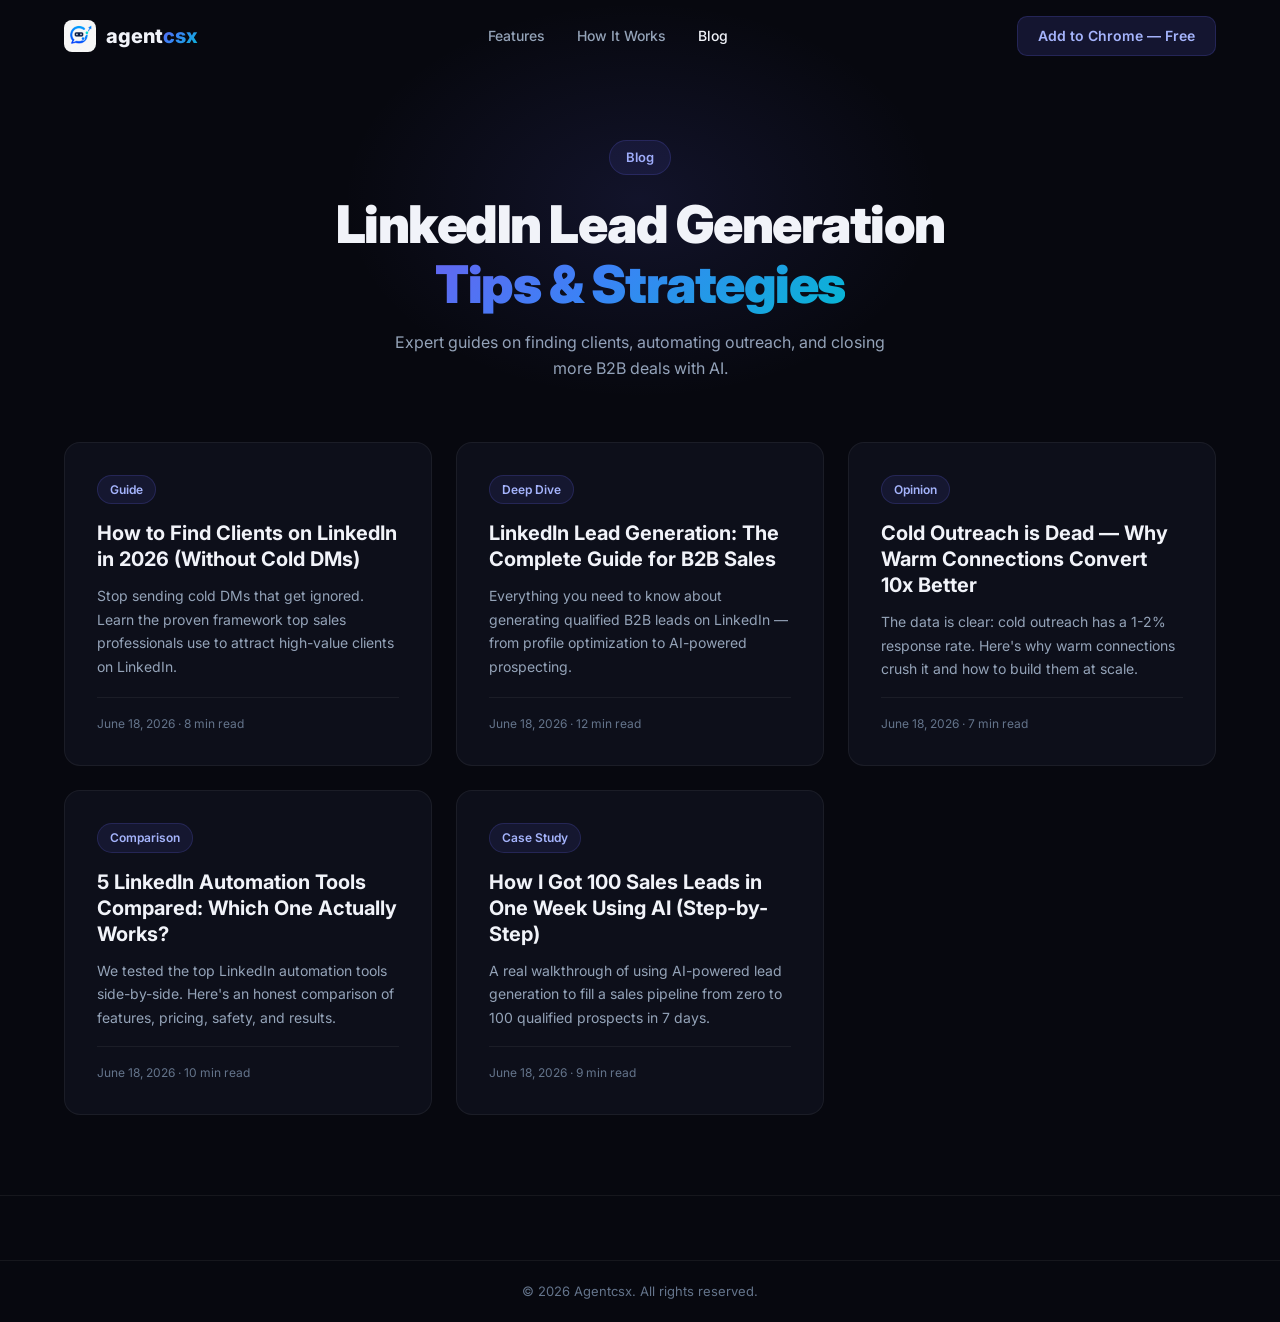
==== blog/index.html @ 4d75e303 "Add blog (5 posts), SEO fixes (robots.txt, sitemap, JSON-LD, OG image, FAQ section, Twitter cards, c" ====
<!DOCTYPE html>
<html lang="en">
<head>
  <meta charset="UTF-8">
  <meta name="viewport" content="width=device-width, initial-scale=1.0">
  <title>Blog — Agentcsx | LinkedIn Lead Generation Tips & AI Sales Strategies</title>
  <meta name="description" content="Expert guides on LinkedIn lead generation, AI-powered sales automation, and B2B prospecting. Learn how to find and convert high-value clients.">
  <link rel="canonical" href="https://agentcsx.com/blog/">
  <meta property="og:title" content="Agentcsx Blog — LinkedIn Lead Generation & AI Sales">
  <meta property="og:description" content="Expert guides on LinkedIn lead generation and AI sales automation.">
  <meta property="og:type" content="website">
  <meta property="og:image" content="https://agentcsx.com/assets/og-image.png">
  <link rel="icon" type="image/png" href="../assets/icon48.png">
  <link rel="preconnect" href="https://fonts.googleapis.com">
  <link rel="preconnect" href="https://fonts.gstatic.com" crossorigin>
  <link href="https://fonts.googleapis.com/css2?family=Inter:wght@300;400;500;600;700;800;900&display=swap" rel="stylesheet">
  <link rel="stylesheet" href="../style.css">
  <link rel="stylesheet" href="../blog.css">
</head>
<body>
  <nav class="navbar" id="navbar">
    <div class="nav-container">
      <a href="/" class="nav-logo">
        <img src="../assets/icon48.png" alt="Agentcsx logo" class="nav-logo-img">
        <span class="nav-logo-text">agent<span class="gradient-text">csx</span></span>
      </a>
      <div class="nav-links">
        <a href="/#features">Features</a>
        <a href="/#how-it-works">How It Works</a>
        <a href="/blog/" style="color:var(--text-primary)">Blog</a>
      </div>
      <a href="https://chromewebstore.google.com/search/agentcsx" target="_blank" rel="noopener" class="btn btn-nav">Add to Chrome — Free</a>
    </div>
  </nav>

  <div class="container">
    <div class="blog-header">
      <span class="section-tag">Blog</span>
      <h1>LinkedIn Lead Generation<br><span class="gradient-text">Tips & Strategies</span></h1>
      <p style="color:var(--text-secondary);max-width:500px;margin:0 auto;">Expert guides on finding clients, automating outreach, and closing more B2B deals with AI.</p>
    </div>

    <div class="blog-grid">
      <a href="how-to-find-clients-on-linkedin.html" class="blog-card animate-in">
        <span class="card-tag">Guide</span>
        <h2>How to Find Clients on LinkedIn in 2026 (Without Cold DMs)</h2>
        <p>Stop sending cold DMs that get ignored. Learn the proven framework top sales professionals use to attract high-value clients on LinkedIn.</p>
        <div class="card-meta">June 18, 2026 &middot; 8 min read</div>
      </a>

      <a href="linkedin-lead-generation-guide.html" class="blog-card animate-in">
        <span class="card-tag">Deep Dive</span>
        <h2>LinkedIn Lead Generation: The Complete Guide for B2B Sales</h2>
        <p>Everything you need to know about generating qualified B2B leads on LinkedIn — from profile optimization to AI-powered prospecting.</p>
        <div class="card-meta">June 18, 2026 &middot; 12 min read</div>
      </a>

      <a href="cold-outreach-is-dead.html" class="blog-card animate-in">
        <span class="card-tag">Opinion</span>
        <h2>Cold Outreach is Dead — Why Warm Connections Convert 10x Better</h2>
        <p>The data is clear: cold outreach has a 1-2% response rate. Here's why warm connections crush it and how to build them at scale.</p>
        <div class="card-meta">June 18, 2026 &middot; 7 min read</div>
      </a>

      <a href="linkedin-automation-tools-compared.html" class="blog-card animate-in">
        <span class="card-tag">Comparison</span>
        <h2>5 LinkedIn Automation Tools Compared: Which One Actually Works?</h2>
        <p>We tested the top LinkedIn automation tools side-by-side. Here's an honest comparison of features, pricing, safety, and results.</p>
        <div class="card-meta">June 18, 2026 &middot; 10 min read</div>
      </a>

      <a href="100-leads-in-one-week-with-ai.html" class="blog-card animate-in">
        <span class="card-tag">Case Study</span>
        <h2>How I Got 100 Sales Leads in One Week Using AI (Step-by-Step)</h2>
        <p>A real walkthrough of using AI-powered lead generation to fill a sales pipeline from zero to 100 qualified prospects in 7 days.</p>
        <div class="card-meta">June 18, 2026 &middot; 9 min read</div>
      </a>
    </div>
  </div>

  <footer class="footer">
    <div class="footer-bottom">
      <div class="container">
        <p>&copy; 2026 Agentcsx. All rights reserved.</p>
      </div>
    </div>
  </footer>

  <script>
    window.addEventListener('scroll', () => {
      document.getElementById('navbar').classList.toggle('scrolled', window.scrollY > 50);
    });
    const observer = new IntersectionObserver((entries) => {
      entries.forEach(entry => { if (entry.isIntersecting) entry.target.classList.add('visible'); });
    }, { threshold: 0.1 });
    document.querySelectorAll('.animate-in').forEach(el => observer.observe(el));
  </script>
</body>
</html>
---- style.css ----
/* ═══════════════════════════════════════════════════════════════
   Agentcsx Landing Page — Style System
   ═══════════════════════════════════════════════════════════════ */

:root {
  --bg-dark: #07080f;
  --bg-card: #0d0f1a;
  --bg-card-hover: #12152a;
  --border: rgba(255,255,255,0.06);
  --text-primary: #f1f3f9;
  --text-secondary: #94a3b8;
  --text-muted: #64748b;
  --accent-blue: #3b82f6;
  --accent-indigo: #6366f1;
  --accent-purple: #8b5cf6;
  --accent-cyan: #06b6d4;
  --accent-pink: #ec4899;
  --gradient-main: linear-gradient(135deg, #6366f1, #3b82f6, #06b6d4);
  --gradient-text: linear-gradient(135deg, #6366f1 0%, #3b82f6 40%, #06b6d4 100%);
  --radius: 16px;
  --radius-sm: 10px;
  --font: 'Inter', -apple-system, system-ui, sans-serif;
}

*, *::before, *::after {
  margin: 0;
  padding: 0;
  box-sizing: border-box;
}

html {
  scroll-behavior: smooth;
  -webkit-font-smoothing: antialiased;
}

body {
  font-family: var(--font);
  background: var(--bg-dark);
  color: var(--text-primary);
  line-height: 1.6;
  overflow-x: hidden;
}

.container {
  max-width: 1200px;
  margin: 0 auto;
  padding: 0 24px;
}

.gradient-text {
  background: var(--gradient-text);
  -webkit-background-clip: text;
  -webkit-text-fill-color: transparent;
  background-clip: text;
}

/* ═══════════ BUTTONS ═══════════ */

.btn {
  display: inline-flex;
  align-items: center;
  gap: 10px;
  padding: 12px 24px;
  border-radius: var(--radius-sm);
  font-weight: 600;
  font-size: 15px;
  text-decoration: none;
  transition: all 0.3s cubic-bezier(0.4, 0, 0.2, 1);
  cursor: pointer;
  border: none;
  font-family: var(--font);
  white-space: nowrap;
}

.btn-primary {
  background: var(--gradient-main);
  color: white;
  box-shadow: 0 4px 24px rgba(99,102,241,0.3), 0 0 0 1px rgba(99,102,241,0.2);
}

.btn-primary:hover {
  transform: translateY(-2px);
  box-shadow: 0 8px 40px rgba(99,102,241,0.4), 0 0 0 1px rgba(99,102,241,0.3);
}

.btn-ghost {
  background: rgba(255,255,255,0.05);
  color: var(--text-primary);
  border: 1px solid var(--border);
  backdrop-filter: blur(10px);
}

.btn-ghost:hover {
  background: rgba(255,255,255,0.1);
  border-color: rgba(255,255,255,0.15);
  transform: translateY(-2px);
}

.btn-nav {
  background: rgba(99,102,241,0.15);
  color: #a5b4fc;
  border: 1px solid rgba(99,102,241,0.2);
  padding: 8px 20px;
  font-size: 14px;
}

.btn-nav:hover {
  background: rgba(99,102,241,0.25);
  border-color: rgba(99,102,241,0.4);
}

.btn-lg { padding: 16px 32px; font-size: 16px; border-radius: 14px; }
.btn-xl { padding: 20px 40px; font-size: 18px; border-radius: 16px; }

/* ═══════════ NAVBAR ═══════════ */

.navbar {
  position: fixed;
  top: 0;
  left: 0;
  right: 0;
  z-index: 100;
  padding: 16px 0;
  transition: all 0.3s;
}

.navbar.scrolled {
  background: rgba(7,8,15,0.85);
  backdrop-filter: blur(20px) saturate(1.5);
  border-bottom: 1px solid var(--border);
  padding: 10px 0;
}

.nav-container {
  max-width: 1200px;
  margin: 0 auto;
  padding: 0 24px;
  display: flex;
  align-items: center;
  justify-content: space-between;
}

.nav-logo {
  display: flex;
  align-items: center;
  gap: 10px;
  text-decoration: none;
  font-size: 20px;
  font-weight: 800;
  color: var(--text-primary);
}

.nav-logo-img {
  width: 32px;
  height: 32px;
  border-radius: 8px;
}

.nav-links {
  display: flex;
  gap: 32px;
}

.nav-links a {
  color: var(--text-secondary);
  text-decoration: none;
  font-size: 14px;
  font-weight: 500;
  transition: color 0.2s;
}

.nav-links a:hover {
  color: var(--text-primary);
}

/* ═══════════ HERO ═══════════ */

.hero {
  position: relative;
  padding: 160px 0 80px;
  min-height: 100vh;
  display: flex;
  flex-direction: column;
  align-items: center;
}

.hero-bg {
  position: absolute;
  inset: 0;
  overflow: hidden;
  pointer-events: none;
}

.hero-orb {
  position: absolute;
  border-radius: 50%;
  filter: blur(120px);
  opacity: 0.4;
}

.hero-orb-1 {
  width: 600px;
  height: 600px;
  background: var(--accent-indigo);
  top: -200px;
  left: -100px;
  animation: float 20s ease-in-out infinite;
}

.hero-orb-2 {
  width: 500px;
  height: 500px;
  background: var(--accent-cyan);
  top: 0;
  right: -150px;
  animation: float 25s ease-in-out infinite reverse;
}

.hero-orb-3 {
  width: 400px;
  height: 400px;
  background: var(--accent-purple);
  bottom: -100px;
  left: 30%;
  animation: float 22s ease-in-out infinite 3s;
}

.hero-grid {
  position: absolute;
  inset: 0;
  background-image: 
    linear-gradient(rgba(255,255,255,0.02) 1px, transparent 1px),
    linear-gradient(90deg, rgba(255,255,255,0.02) 1px, transparent 1px);
  background-size: 80px 80px;
  mask-image: radial-gradient(ellipse at center, black 30%, transparent 70%);
  -webkit-mask-image: radial-gradient(ellipse at center, black 30%, transparent 70%);
}

@keyframes float {
  0%, 100% { transform: translate(0, 0) scale(1); }
  33% { transform: translate(30px, -30px) scale(1.05); }
  66% { transform: translate(-20px, 20px) scale(0.95); }
}

.hero-content {
  text-align: center;
  position: relative;
  z-index: 2;
}

.hero-badge {
  display: inline-flex;
  align-items: center;
  gap: 8px;
  padding: 8px 18px;
  background: rgba(99,102,241,0.1);
  border: 1px solid rgba(99,102,241,0.2);
  border-radius: 100px;
  font-size: 13px;
  font-weight: 600;
  color: #a5b4fc;
  margin-bottom: 28px;
  animation: fadeInUp 0.6s ease;
}

.badge-dot {
  width: 8px;
  height: 8px;
  background: #22c55e;
  border-radius: 50%;
  animation: pulse 2s infinite;
}

@keyframes pulse {
  0%, 100% { opacity: 1; }
  50% { opacity: 0.4; }
}

@keyframes fadeInUp {
  from { opacity: 0; transform: translateY(20px); }
  to { opacity: 1; transform: translateY(0); }
}

.hero-title {
  font-size: clamp(40px, 6vw, 72px);
  font-weight: 900;
  line-height: 1.1;
  letter-spacing: -2px;
  margin-bottom: 24px;
  animation: fadeInUp 0.6s ease 0.1s both;
}

.hero-subtitle {
  font-size: 18px;
  color: var(--text-secondary);
  max-width: 640px;
  margin: 0 auto 40px;
  line-height: 1.7;
  animation: fadeInUp 0.6s ease 0.2s both;
}

.hero-cta {
  display: flex;
  gap: 16px;
  justify-content: center;
  flex-wrap: wrap;
  margin-bottom: 60px;
  animation: fadeInUp 0.6s ease 0.3s both;
}

.hero-stats {
  display: flex;
  align-items: center;
  justify-content: center;
  gap: 32px;
  animation: fadeInUp 0.6s ease 0.4s both;
}

.stat {
  display: flex;
  flex-direction: column;
  align-items: center;
}

.stat-number {
  font-size: 28px;
  font-weight: 800;
  background: var(--gradient-text);
  -webkit-background-clip: text;
  -webkit-text-fill-color: transparent;
}

.stat-label {
  font-size: 13px;
  color: var(--text-muted);
  font-weight: 500;
}

.stat-divider {
  width: 1px;
  height: 40px;
  background: var(--border);
}

/* Hero Screenshot */
.hero-screenshot {
  position: relative;
  margin-top: 60px;
  max-width: 1000px;
  width: 90%;
  margin-left: auto;
  margin-right: auto;
  animation: fadeInUp 0.8s ease 0.5s both;
}

.screenshot-glow {
  position: absolute;
  inset: -40px;
  background: radial-gradient(ellipse at center, rgba(99,102,241,0.15), transparent 60%);
  pointer-events: none;
}

.screenshot-frame {
  position: relative;
  border-radius: 16px;
  overflow: hidden;
  border: 1px solid rgba(255,255,255,0.08);
  box-shadow: 0 40px 120px rgba(0,0,0,0.5), 0 0 0 1px rgba(255,255,255,0.05);
  background: var(--bg-card);
  aspect-ratio: 16/9;
  display: flex;
  align-items: center;
  justify-content: center;
}

.screenshot-img {
  width: 100%;
  height: 100%;
  object-fit: cover;
  position: relative;
  z-index: 1;
}

/* ═══════════ SOCIAL PROOF ═══════════ */

.social-proof {
  padding: 48px 0;
  border-top: 1px solid var(--border);
  border-bottom: 1px solid var(--border);
}

.proof-text {
  text-align: center;
  font-size: 13px;
  color: var(--text-muted);
  text-transform: uppercase;
  letter-spacing: 2px;
  font-weight: 600;
  margin-bottom: 24px;
}

.proof-logos {
  display: flex;
  align-items: center;
  justify-content: center;
  gap: 32px;
  flex-wrap: wrap;
}

.proof-item {
  display: flex;
  align-items: center;
  gap: 8px;
  font-size: 14px;
  color: var(--text-secondary);
  font-weight: 500;
}

.proof-divider {
  width: 1px;
  height: 24px;
  background: var(--border);
}

/* ═══════════ FEATURES ═══════════ */

.features {
  padding: 120px 0;
}

.section-header {
  text-align: center;
  margin-bottom: 64px;
}

.section-tag {
  display: inline-block;
  padding: 6px 16px;
  background: rgba(99,102,241,0.1);
  border: 1px solid rgba(99,102,241,0.2);
  border-radius: 100px;
  font-size: 13px;
  font-weight: 600;
  color: #a5b4fc;
  margin-bottom: 20px;
}

.section-title {
  font-size: clamp(32px, 4vw, 48px);
  font-weight: 800;
  line-height: 1.2;
  letter-spacing: -1px;
  margin-bottom: 16px;
}

.section-subtitle {
  font-size: 17px;
  color: var(--text-secondary);
  max-width: 560px;
  margin: 0 auto;
}

.features-grid {
  display: grid;
  grid-template-columns: repeat(3, 1fr);
  gap: 20px;
}

.feature-card {
  position: relative;
  background: var(--bg-card);
  border: 1px solid var(--border);
  border-radius: var(--radius);
  padding: 32px;
  transition: all 0.4s cubic-bezier(0.4, 0, 0.2, 1);
}

.feature-card:hover {
  background: var(--bg-card-hover);
  border-color: rgba(99,102,241,0.2);
  transform: translateY(-4px);
  box-shadow: 0 20px 60px rgba(0,0,0,0.3);
}

.feature-card-lg {
  grid-column: span 1;
}

.feature-icon {
  width: 52px;
  height: 52px;
  border-radius: 14px;
  display: flex;
  align-items: center;
  justify-content: center;
  margin-bottom: 20px;
}

.feature-card h3 {
  font-size: 18px;
  font-weight: 700;
  margin-bottom: 10px;
  color: var(--text-primary);
}

.feature-card p {
  font-size: 14px;
  color: var(--text-secondary);
  line-height: 1.7;
}

.feature-tag {
  display: inline-block;
  margin-top: 16px;
  padding: 4px 12px;
  background: rgba(239,68,68,0.1);
  border: 1px solid rgba(239,68,68,0.2);
  border-radius: 100px;
  font-size: 12px;
  font-weight: 600;
  color: #fca5a5;
}

/* ═══════════ HOW IT WORKS ═══════════ */

.how-it-works {
  padding: 120px 0;
  background: linear-gradient(180deg, var(--bg-dark), #0a0d1a, var(--bg-dark));
}

.steps {
  max-width: 700px;
  margin: 0 auto;
  display: flex;
  flex-direction: column;
  gap: 0;
}

.step {
  display: flex;
  gap: 32px;
  align-items: flex-start;
  padding: 32px;
  border-radius: var(--radius);
  transition: all 0.3s;
}

.step:hover {
  background: rgba(99,102,241,0.05);
}

.step-number {
  font-size: 48px;
  font-weight: 900;
  background: var(--gradient-text);
  -webkit-background-clip: text;
  -webkit-text-fill-color: transparent;
  min-width: 80px;
  line-height: 1;
}

.step-content h3 {
  font-size: 20px;
  font-weight: 700;
  margin-bottom: 8px;
}

.step-content p {
  font-size: 15px;
  color: var(--text-secondary);
  line-height: 1.7;
}

.step-connector {
  width: 2px;
  height: 32px;
  background: linear-gradient(180deg, rgba(99,102,241,0.3), rgba(6,182,212,0.3));
  margin-left: 70px;
}

/* ═══════════ FAQ ═══════════ */

.faq-section {
  padding: 120px 0;
}

.faq-grid {
  max-width: 800px;
  margin: 0 auto;
  display: flex;
  flex-direction: column;
  gap: 16px;
}

.faq-item {
  background: var(--bg-card);
  border: 1px solid var(--border);
  border-radius: var(--radius);
  padding: 28px 32px;
  transition: all 0.3s cubic-bezier(0.4, 0, 0.2, 1);
}

.faq-item:hover {
  background: var(--bg-card-hover);
  border-color: rgba(99,102,241,0.2);
  transform: translateY(-2px);
  box-shadow: 0 12px 40px rgba(0,0,0,0.2);
}

.faq-question {
  font-size: 16px;
  font-weight: 700;
  color: var(--text-primary);
  margin-bottom: 10px;
}

.faq-answer {
  font-size: 14px;
  color: var(--text-secondary);
  line-height: 1.7;
}

/* ═══════════ CTA SECTION ═══════════ */

.cta-section {
  position: relative;
  padding: 120px 0;
  text-align: center;
  overflow: hidden;
}

.cta-bg {
  position: absolute;
  inset: 0;
  pointer-events: none;
}

.cta-orb {
  position: absolute;
  border-radius: 50%;
  filter: blur(120px);
  opacity: 0.3;
}

.cta-orb-1 {
  width: 500px;
  height: 500px;
  background: var(--accent-indigo);
  top: -100px;
  left: 20%;
  animation: float 18s ease-in-out infinite;
}

.cta-orb-2 {
  width: 400px;
  height: 400px;
  background: var(--accent-cyan);
  bottom: -100px;
  right: 20%;
  animation: float 22s ease-in-out infinite reverse;
}

.cta-content {
  position: relative;
  z-index: 2;
}

.cta-title {
  font-size: clamp(36px, 5vw, 56px);
  font-weight: 900;
  line-height: 1.15;
  letter-spacing: -1.5px;
  margin-bottom: 20px;
}

.cta-subtitle {
  font-size: 18px;
  color: var(--text-secondary);
  margin-bottom: 40px;
  max-width: 500px;
  margin-left: auto;
  margin-right: auto;
}

.cta-note {
  margin-top: 16px;
  font-size: 13px;
  color: var(--text-muted);
}

/* ═══════════ FOOTER ═══════════ */

.footer {
  border-top: 1px solid var(--border);
  padding: 64px 0 0;
}

.footer-content {
  display: flex;
  justify-content: space-between;
  gap: 64px;
  margin-bottom: 48px;
}

.footer-brand {
  max-width: 320px;
}

.footer-logo {
  display: flex;
  align-items: center;
  gap: 10px;
  font-size: 20px;
  font-weight: 800;
  margin-bottom: 16px;
}

.footer-logo-img {
  width: 28px;
  height: 28px;
  border-radius: 6px;
}

.footer-brand p {
  font-size: 14px;
  color: var(--text-muted);
  line-height: 1.7;
}

.footer-links {
  display: flex;
  gap: 80px;
}

.footer-col {
  display: flex;
  flex-direction: column;
  gap: 12px;
}

.footer-col h4 {
  font-size: 13px;
  font-weight: 700;
  text-transform: uppercase;
  letter-spacing: 1px;
  color: var(--text-secondary);
  margin-bottom: 4px;
}

.footer-col a {
  color: var(--text-muted);
  text-decoration: none;
  font-size: 14px;
  transition: color 0.2s;
}

.footer-col a:hover {
  color: var(--text-primary);
}

.footer-bottom {
  border-top: 1px solid var(--border);
  padding: 20px 0;
}

.footer-bottom p {
  font-size: 13px;
  color: var(--text-muted);
  text-align: center;
}

/* ═══════════ ANIMATIONS ═══════════ */

.animate-in {
  opacity: 0;
  transform: translateY(30px);
  transition: all 0.6s cubic-bezier(0.4, 0, 0.2, 1);
}

.animate-in.visible {
  opacity: 1;
  transform: translateY(0);
}

.feature-card:nth-child(2) { transition-delay: 0.1s; }
.feature-card:nth-child(3) { transition-delay: 0.2s; }
.feature-card:nth-child(4) { transition-delay: 0.3s; }
.feature-card:nth-child(5) { transition-delay: 0.4s; }
.feature-card:nth-child(6) { transition-delay: 0.5s; }

/* ═══════════ RESPONSIVE ═══════════ */

@media (max-width: 768px) {
  .nav-links { display: none; }
  
  .features-grid {
    grid-template-columns: 1fr;
  }

  .feature-card-lg {
    grid-column: span 1;
  }

  .hero-stats {
    flex-direction: column;
    gap: 16px;
  }

  .stat-divider {
    width: 40px;
    height: 1px;
  }

  .step {
    flex-direction: column;
    gap: 12px;
  }

  .step-connector {
    margin-left: 32px;
  }

  .footer-content {
    flex-direction: column;
    gap: 40px;
  }

  .footer-links {
    gap: 40px;
  }

  .proof-logos {
    flex-direction: column;
    gap: 16px;
  }

  .proof-divider {
    display: none;
  }
}
---- blog.css ----
/* ═══════════ BLOG STYLES ═══════════ */

.blog-header {
  padding: 140px 0 60px;
  text-align: center;
  position: relative;
}

.blog-header::before {
  content: '';
  position: absolute;
  top: 0;
  left: 50%;
  transform: translateX(-50%);
  width: 600px;
  height: 400px;
  background: radial-gradient(ellipse, rgba(99,102,241,0.12), transparent 70%);
  pointer-events: none;
}

.blog-header h1 {
  font-size: clamp(36px, 5vw, 52px);
  font-weight: 900;
  line-height: 1.15;
  letter-spacing: -1.5px;
  margin-bottom: 16px;
  position: relative;
}

.blog-header .blog-meta {
  font-size: 14px;
  color: var(--text-muted);
  display: flex;
  align-items: center;
  justify-content: center;
  gap: 16px;
  margin-bottom: 8px;
}

.blog-header .blog-meta span {
  display: flex;
  align-items: center;
  gap: 6px;
}

.blog-breadcrumb {
  padding: 100px 0 0;
  font-size: 13px;
  color: var(--text-muted);
}

.blog-breadcrumb a {
  color: var(--accent-indigo);
  text-decoration: none;
}

.blog-breadcrumb a:hover {
  text-decoration: underline;
}

/* Blog article body */
.blog-body {
  max-width: 720px;
  margin: 0 auto;
  padding: 0 24px 80px;
}

.blog-body h2 {
  font-size: 28px;
  font-weight: 800;
  margin: 48px 0 16px;
  letter-spacing: -0.5px;
  color: var(--text-primary);
}

.blog-body h3 {
  font-size: 20px;
  font-weight: 700;
  margin: 32px 0 12px;
  color: var(--text-primary);
}

.blog-body p {
  font-size: 16px;
  line-height: 1.8;
  color: var(--text-secondary);
  margin-bottom: 20px;
}

.blog-body strong {
  color: var(--text-primary);
  font-weight: 600;
}

.blog-body ul, .blog-body ol {
  margin: 0 0 24px 24px;
  color: var(--text-secondary);
}

.blog-body li {
  font-size: 16px;
  line-height: 1.8;
  margin-bottom: 8px;
}

.blog-body blockquote {
  border-left: 3px solid var(--accent-indigo);
  padding: 16px 24px;
  margin: 24px 0;
  background: rgba(99,102,241,0.05);
  border-radius: 0 var(--radius-sm) var(--radius-sm) 0;
  font-style: italic;
  color: var(--text-secondary);
}

.blog-body .callout {
  background: var(--bg-card);
  border: 1px solid rgba(99,102,241,0.2);
  border-radius: var(--radius);
  padding: 24px;
  margin: 32px 0;
}

.blog-body .callout-title {
  font-weight: 700;
  color: #a5b4fc;
  margin-bottom: 8px;
  font-size: 14px;
  text-transform: uppercase;
  letter-spacing: 1px;
}

.blog-body .cta-inline {
  display: flex;
  flex-direction: column;
  align-items: center;
  text-align: center;
  padding: 48px 32px;
  margin: 40px 0;
  background: linear-gradient(135deg, rgba(99,102,241,0.08), rgba(6,182,212,0.06));
  border: 1px solid rgba(99,102,241,0.15);
  border-radius: var(--radius);
}

.blog-body .cta-inline h3 {
  margin: 0 0 8px;
  font-size: 22px;
}

.blog-body .cta-inline p {
  margin-bottom: 20px;
  max-width: 400px;
}

/* Blog listing page */
.blog-grid {
  display: grid;
  grid-template-columns: repeat(auto-fill, minmax(340px, 1fr));
  gap: 24px;
  padding-bottom: 80px;
}

.blog-card {
  background: var(--bg-card);
  border: 1px solid var(--border);
  border-radius: var(--radius);
  padding: 32px;
  transition: all 0.3s cubic-bezier(0.4, 0, 0.2, 1);
  text-decoration: none;
  display: flex;
  flex-direction: column;
}

.blog-card:hover {
  background: var(--bg-card-hover);
  border-color: rgba(99,102,241,0.2);
  transform: translateY(-4px);
  box-shadow: 0 20px 60px rgba(0,0,0,0.3);
}

.blog-card .card-tag {
  display: inline-block;
  padding: 4px 12px;
  background: rgba(99,102,241,0.1);
  border: 1px solid rgba(99,102,241,0.2);
  border-radius: 100px;
  font-size: 12px;
  font-weight: 600;
  color: #a5b4fc;
  margin-bottom: 16px;
  width: fit-content;
}

.blog-card h2 {
  font-size: 20px;
  font-weight: 700;
  color: var(--text-primary);
  margin-bottom: 12px;
  line-height: 1.3;
}

.blog-card p {
  font-size: 14px;
  color: var(--text-secondary);
  line-height: 1.7;
  flex: 1;
}

.blog-card .card-meta {
  font-size: 12px;
  color: var(--text-muted);
  margin-top: 16px;
  padding-top: 16px;
  border-top: 1px solid var(--border);
}

@media (max-width: 768px) {
  .blog-grid {
    grid-template-columns: 1fr;
  }
}
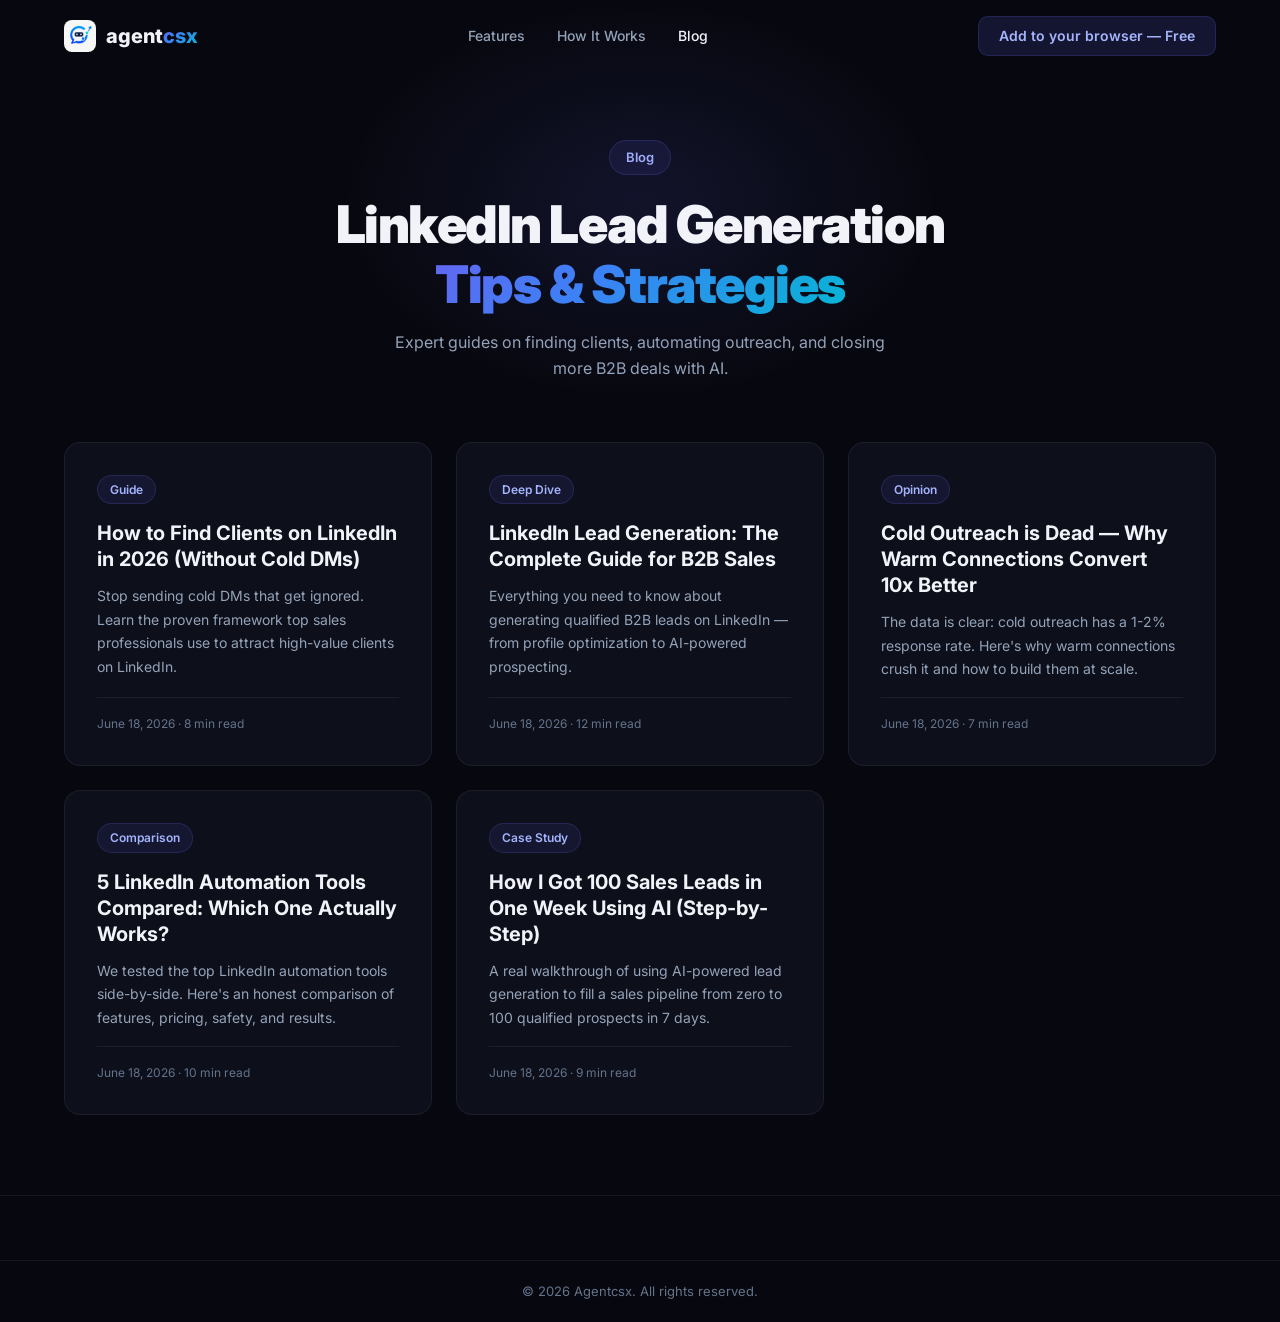
==== commit 9e95144a: "Rename all "Add to Chrome" CTAs to "Add to your browser" Browser-agnostic copy across homepage, lega" ====
--- a/blog/index.html
+++ b/blog/index.html
@@ -29,7 +29,7 @@
         <a href="/#how-it-works">How It Works</a>
         <a href="/blog/" style="color:var(--text-primary)">Blog</a>
       </div>
-      <a href="https://chromewebstore.google.com/search/agentcsx" target="_blank" rel="noopener" class="btn btn-nav">Add to Chrome — Free</a>
+      <a href="https://chromewebstore.google.com/search/agentcsx" target="_blank" rel="noopener" class="btn btn-nav">Add to your browser — Free</a>
     </div>
   </nav>
 
--- a/style.css
+++ b/style.css
@@ -620,6 +620,119 @@
   line-height: 1.7;
 }
 
+/* ═══════════ PRICING ═══════════ */
+
+.pricing-section {
+  padding: 120px 0;
+  background: linear-gradient(180deg, var(--bg-dark), #0a0d1a, var(--bg-dark));
+}
+
+.pricing-grid {
+  display: grid;
+  grid-template-columns: repeat(2, 1fr);
+  gap: 24px;
+  max-width: 800px;
+  margin: 0 auto;
+}
+
+.pricing-card {
+  background: var(--bg-card);
+  border: 1px solid var(--border);
+  border-radius: var(--radius);
+  padding: 40px 32px;
+  display: flex;
+  flex-direction: column;
+  position: relative;
+  transition: all 0.3s cubic-bezier(0.4, 0, 0.2, 1);
+}
+
+.pricing-card:hover {
+  transform: translateY(-4px);
+  box-shadow: 0 20px 60px rgba(0,0,0,0.3);
+}
+
+.pricing-card-featured {
+  border-color: rgba(99,102,241,0.4);
+  background: linear-gradient(135deg, rgba(99,102,241,0.08), rgba(6,182,212,0.05));
+  box-shadow: 0 0 60px rgba(99,102,241,0.1);
+}
+
+.pricing-badge {
+  position: absolute;
+  top: -12px;
+  left: 50%;
+  transform: translateX(-50%);
+  padding: 4px 16px;
+  background: var(--gradient-main);
+  border-radius: 100px;
+  font-size: 12px;
+  font-weight: 700;
+  color: white;
+  white-space: nowrap;
+}
+
+.pricing-plan {
+  font-size: 16px;
+  font-weight: 700;
+  color: var(--text-secondary);
+  text-transform: uppercase;
+  letter-spacing: 1px;
+  margin-bottom: 8px;
+}
+
+.pricing-price {
+  display: flex;
+  align-items: baseline;
+  gap: 4px;
+  margin-bottom: 16px;
+}
+
+.price-amount {
+  font-size: 48px;
+  font-weight: 900;
+  background: var(--gradient-text);
+  -webkit-background-clip: text;
+  -webkit-text-fill-color: transparent;
+  line-height: 1;
+}
+
+.price-period {
+  font-size: 16px;
+  color: var(--text-muted);
+  font-weight: 500;
+}
+
+.pricing-desc {
+  font-size: 14px;
+  color: var(--text-secondary);
+  margin-bottom: 24px;
+  line-height: 1.6;
+}
+
+.pricing-features {
+  list-style: none;
+  display: flex;
+  flex-direction: column;
+  gap: 12px;
+  margin-bottom: 32px;
+  flex: 1;
+}
+
+.pricing-features li {
+  font-size: 14px;
+  color: var(--text-secondary);
+  line-height: 1.5;
+}
+
+.pricing-features li strong {
+  color: var(--text-primary);
+}
+
+.pricing-btn {
+  width: 100%;
+  justify-content: center;
+}
+
 /* ═══════════ CTA SECTION ═══════════ */
 
 .cta-section {
@@ -837,4 +950,8 @@
   .proof-divider {
     display: none;
   }
-}
+
+  .pricing-grid {
+    grid-template-columns: 1fr;
+  }
+}
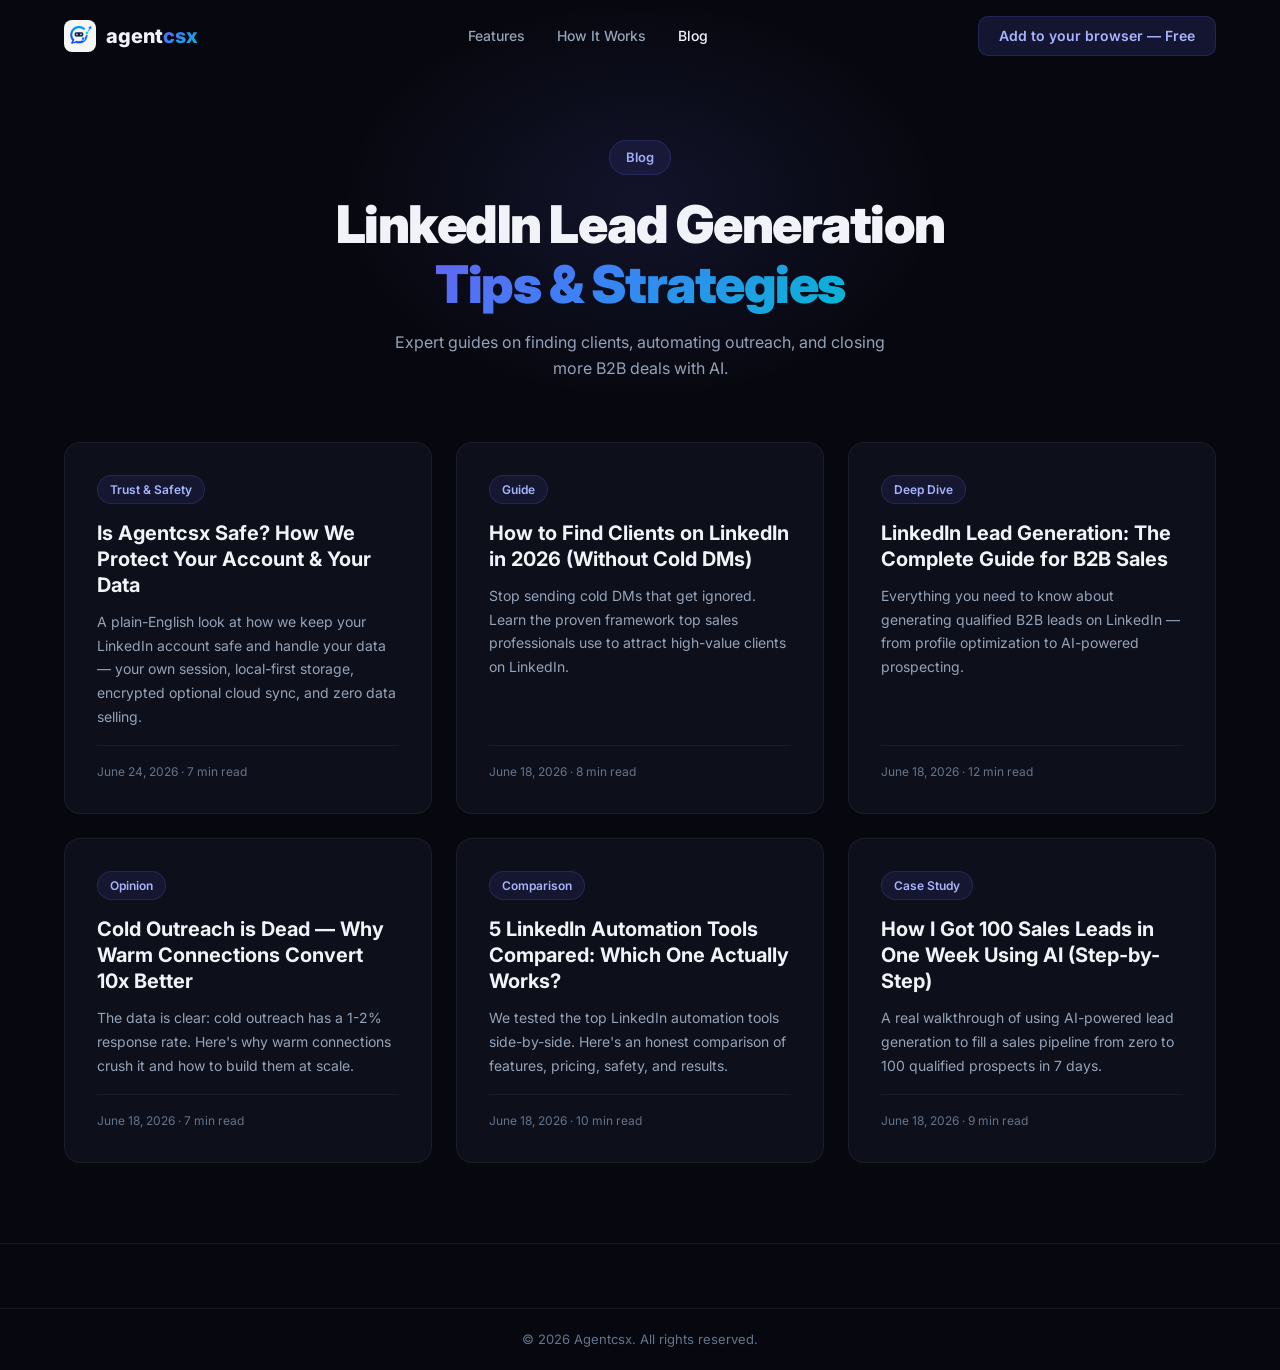
==== commit 2b2a49d6: "Add Trust & Safety blog post on account safety + data handling New post is-agentcsx-safe.html coveri" ====
--- a/blog/index.html
+++ b/blog/index.html
@@ -41,6 +41,13 @@
     </div>
 
     <div class="blog-grid">
+      <a href="is-agentcsx-safe.html" class="blog-card animate-in">
+        <span class="card-tag">Trust &amp; Safety</span>
+        <h2>Is Agentcsx Safe? How We Protect Your Account &amp; Your Data</h2>
+        <p>A plain-English look at how we keep your LinkedIn account safe and handle your data — your own session, local-first storage, encrypted optional cloud sync, and zero data selling.</p>
+        <div class="card-meta">June 24, 2026 &middot; 7 min read</div>
+      </a>
+
       <a href="how-to-find-clients-on-linkedin.html" class="blog-card animate-in">
         <span class="card-tag">Guide</span>
         <h2>How to Find Clients on LinkedIn in 2026 (Without Cold DMs)</h2>
